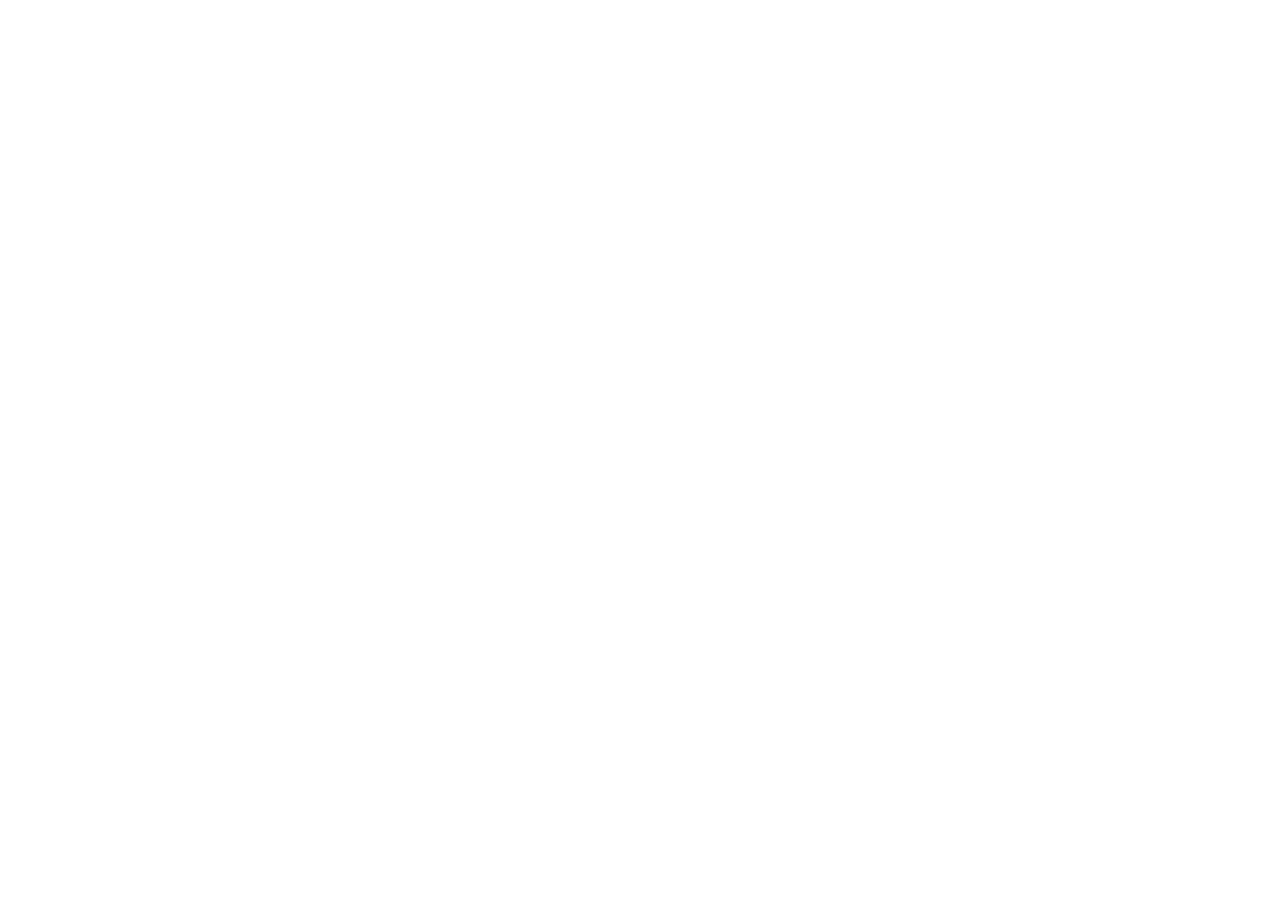
==== index.html @ f4b6314e "added index.html" ====
<!DOCTYPE html>
<html lang="en">
<head>
    <meta charset="UTF-8">
    <meta http-equiv="X-UA-Compatible" content="IE=edge">
    <meta name="viewport" content="width=device-width, initial-scale=1.0">
    <title>Tic Tac Toe</title>
</head>
<body>
    
</body>
</html>
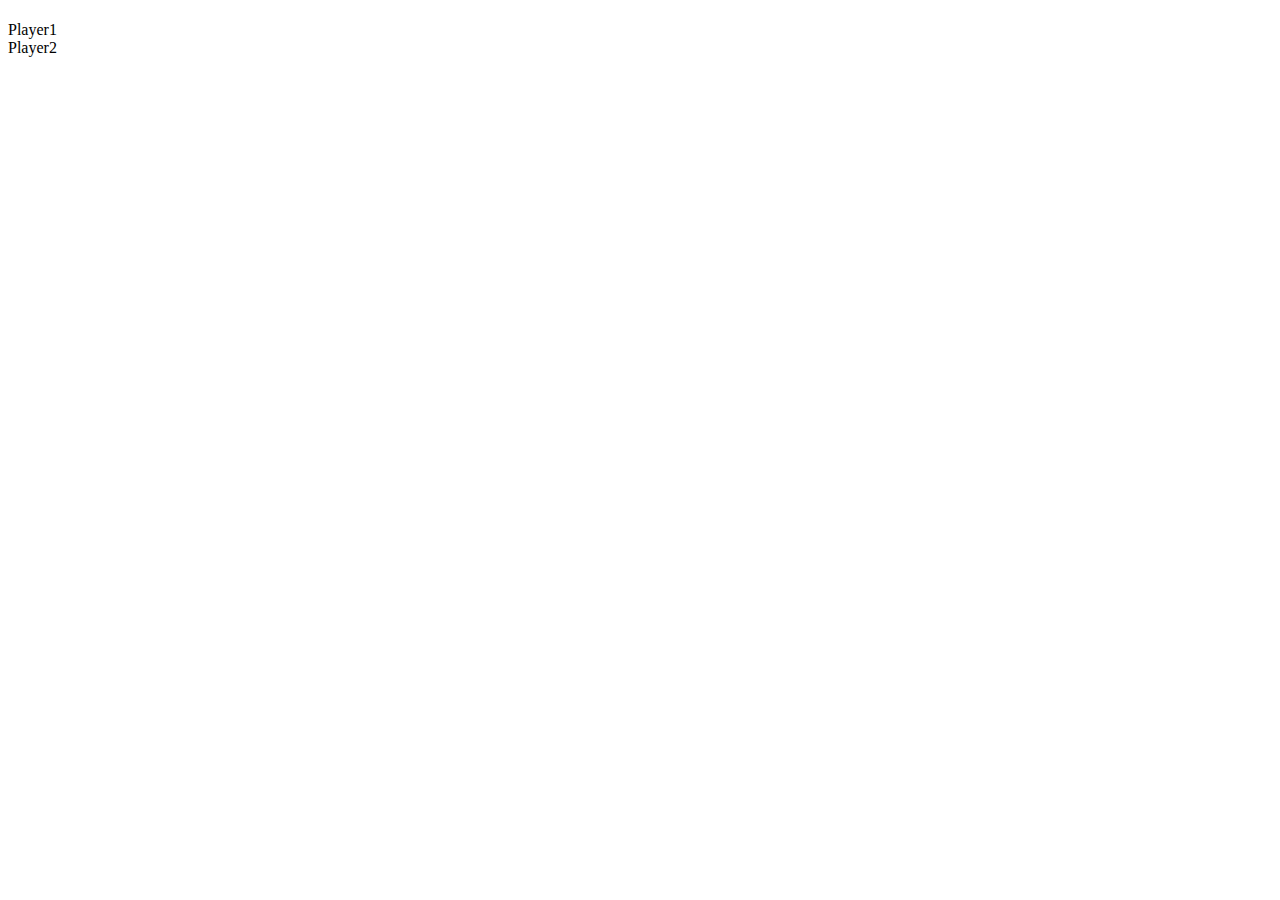
==== commit f6dd1267: "updated index file" ====
--- a/index.html
+++ b/index.html
@@ -5,8 +5,32 @@
     <meta http-equiv="X-UA-Compatible" content="IE=edge">
     <meta name="viewport" content="width=device-width, initial-scale=1.0">
     <title>Tic Tac Toe</title>
+    <link rel="stylesheet" href="/style/main-style.css">
+    <script src="/app/main-script.js" defer></script>
 </head>
 <body>
-    
+    <!--  head section -->
+    <section>
+        <h1></h1>
+        <p></p>
+    </section>
+
+    <!--  main game section -->
+    <section>
+        <!-- register player section with modal type input field-->
+        <div>
+            <form action="">
+                <div>Player1</div>
+                <div>Player2</div>
+            </form>
+        </div>
+
+        <!-- game result modal section -->
+        <div></div>
+
+        <!-- game section -->
+        <div></div>
+
+    </section>
 </body>
 </html>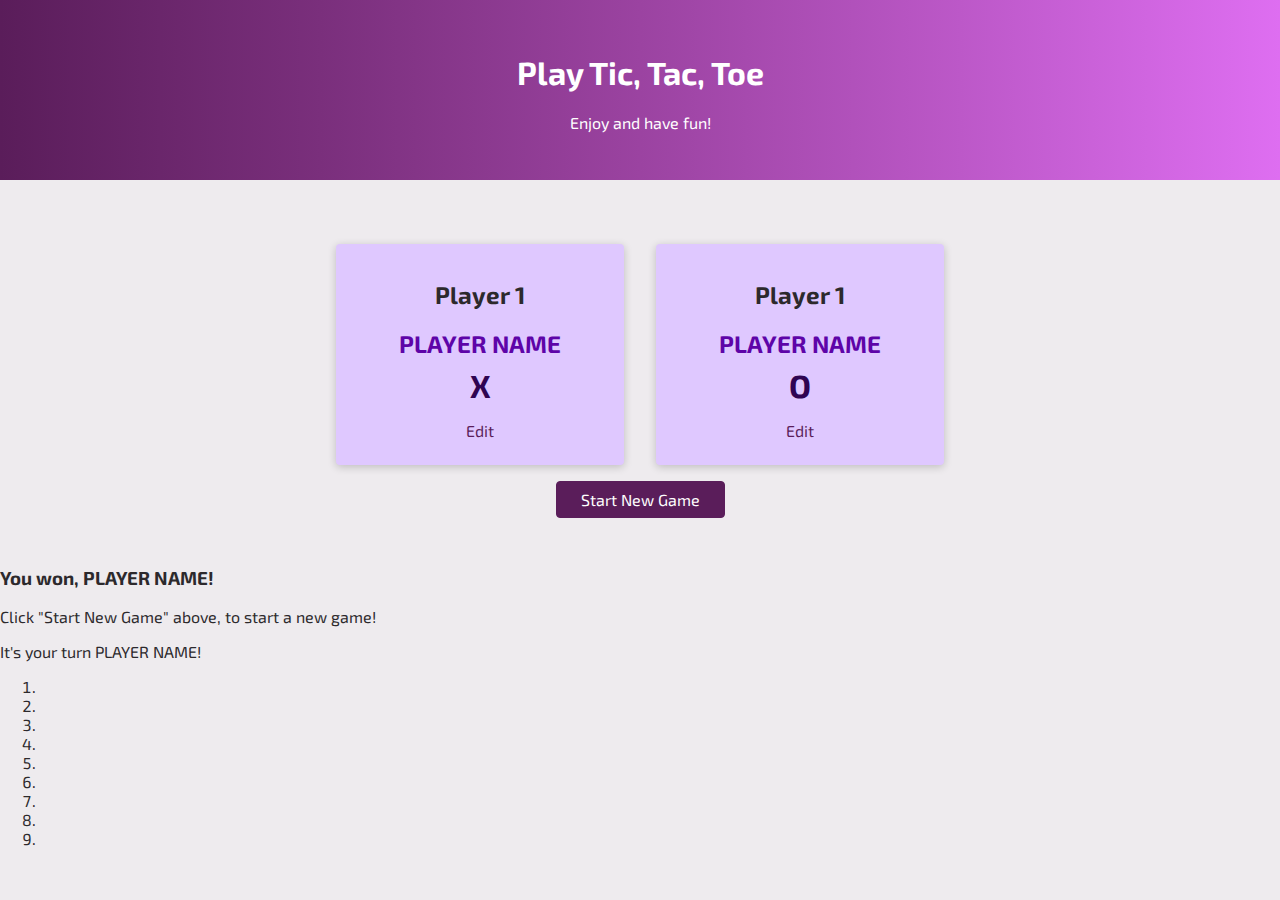
==== commit 5b83d160: "adding styles" ====
--- a/index.html
+++ b/index.html
@@ -5,32 +5,84 @@
     <meta http-equiv="X-UA-Compatible" content="IE=edge">
     <meta name="viewport" content="width=device-width, initial-scale=1.0">
     <title>Tic Tac Toe</title>
+    <link rel="preconnect" href="https://fonts.googleapis.com">
+    <link rel="preconnect" href="https://fonts.gstatic.com" crossorigin>
+    <link href="https://fonts.googleapis.com/css2?family=Exo+2:wght@400;700&display=swap" rel="stylesheet">
     <link rel="stylesheet" href="/style/main-style.css">
+    <link rel="stylesheet" href="/style/modals.css">
+    <link rel="stylesheet" href="/style/config.css">
     <script src="/app/main-script.js" defer></script>
 </head>
 <body>
+    <!--  this div is used when we select the modal to hide the rest of the page -->
+    <div id="backdrop"></div> 
     <!--  head section -->
-    <section>
-        <h1></h1>
-        <p></p>
-    </section>
+    <header>
+        <h1>Play Tic, Tac, Toe</h1>
+        <p>Enjoy and have fun!</p>
+    </header>
 
     <!--  main game section -->
-    <section>
-        <!-- register player section with modal type input field-->
-        <div>
-            <form action="">
-                <div>Player1</div>
-                <div>Player2</div>
+    <main>
+        
+        <aside class="modal" id="config-modal">
+            <h2>Choose your name</h2>
+            <form>
+                <div class="form-control">
+                    <label for="playername">Player name</label>
+                    <input type="text" name="playername" id="playername">
+                </div>
+                <div>
+                    <button type="button" class="btn btn-alt">Cancel</button>
+                    <button type="submit" class="btn">Confirm</button>
+                </div>
             </form>
-        </div>
+        </aside>
+        <section id="game-config">
+            <ol>
+                <li>
+                    <article>
+                        <h2>Player 1</h2>
+                        <h3>PLAYER NAME</h3>
+                        <p class="player-symbol">X</p>
+                        <button class="btn btn-alt">Edit</button>
+                    </article>
+                </li>
+                <li>
+                    <article>
+                        <h2>Player 1</h2>
+                        <h3>PLAYER NAME</h3>
+                        <p class="player-symbol">O</p>
+                        <button class="btn btn-alt">Edit</button>
+                    </article>
+                </li>
+            </ol>
+            <button class="btn">Start New Game</button>
+        </section>
 
-        <!-- game result modal section -->
-        <div></div>
+        <section id="active-game">
 
-        <!-- game section -->
-        <div></div>
+            <article>
+                <h3>You won, <span   id="player-winner">PLAYER NAME</span>!</h3>
+                <p>Click "Start New Game" above, to start a new game!</p>
+            </article>
 
-    </section>
+            <p>It's your turn <span id="active-player-name">PLAYER NAME</span>!</p>
+            <ol>
+                <li></li>
+                <li></li>
+                <li></li>
+
+                <li></li>
+                <li></li>
+                <li></li>
+
+                <li></li>
+                <li></li>
+                <li></li>
+            </ol>
+        </section>
+
+    </main>
 </body>
 </html>--- a/style/main-style.css
+++ b/style/main-style.css
@@ -0,0 +1,39 @@
+body {
+    margin: 0;
+    font-family: 'Exo 2', sans-serif;
+    color: rgb(44, 41, 44);
+    background-color: rgb(238, 235, 238);
+}
+
+header {
+    background-image: linear-gradient(to right, rgb(90, 29, 90), #7a2f7c, #9b43a1, #bc58c8, rgb(222, 110, 241));
+    color: white;
+    padding: 2rem 5%;
+    text-align: center; 
+}
+
+.btn {
+    font: inherit;
+    padding: 0.5rem 1.5rem;
+    background-color: rgb(90, 29, 90);
+    border: 1px solid rgb(90, 29, 90);
+    color: white;
+    border-radius: 4px;
+    cursor: pointer;
+}
+
+.btn:hover {
+    background-color: rgb(56, 0, 56);
+    border-color: rgb(56, 0, 56);
+}
+
+.btn-alt {
+    background-color: transparent;
+    border-color: transparent;
+    color: rgb(90, 29, 90);
+}
+
+.btn-alt:hover {
+    background-color: #cd63dd;
+    border-color: #cd63dd;
+}--- a/style/modals.css
+++ b/style/modals.css
@@ -0,0 +1,29 @@
+.modal {
+    position: fixed;
+    top: 20%;
+    left: 5%;
+    width: 90%;
+    background-color: white;
+    padding: 1rem;
+    border-radius: 6px;
+    box-shadow: 0 2px 8px rgba(0, 0, 0, 0.2);
+    display: none;
+}
+
+@media (min-width: 48rem) {
+    .modal {
+        left: calc(50% - 20rem);
+        width: 40rem;
+    }
+}
+
+#backdrop {
+    position: fixed;
+    top: 0;
+    left: 0;
+    width: 100%;
+    height: 100%;
+    background-color: rgba(0, 0, 0, 0.7);
+    display: none;
+}
+
--- a/style/config.css
+++ b/style/config.css
@@ -0,0 +1,60 @@
+#config-modal {
+    text-align: center;
+}
+
+#config-modal h2{
+    margin: 0.5rem 0;
+}
+
+.form-control {
+    margin: 0.5rem 0;
+}
+
+.form-control label {
+    display: block;
+    margin-bottom: 0.5rem;
+    font-weight: bold;
+}
+
+.form-control input {
+    font: inherit;
+    border: 1px solid rgb(204, 204, 204);
+    width: 15rem;
+    padding: 0.35rem;
+}
+
+#game-config {
+    width: 90%;
+    max-width: 40rem;
+    margin: 3rem auto;
+    text-align: center;
+}
+
+#game-config ol {
+    list-style: none;
+    margin: 0;
+    padding: 0;
+    display: flex;
+}
+
+#game-config li {
+    margin: 1rem;
+    padding: 1rem;
+    width: 50%;
+    background-color: #dfc8ff;
+    border-radius: 4px;
+    box-shadow: 0 2px 8px rgba(0, 0, 0, 0.2);
+}
+
+#game-config h3 {
+    font-size: 1.5rem;
+    margin: 0.5rem 0;
+    color: rgb(94, 4, 168);
+}
+
+.player-symbol {
+    font-size: 2rem;
+    font-weight: bold;
+    color: rgb(47, 4, 82);
+    margin: 0.5rem 0 ;
+}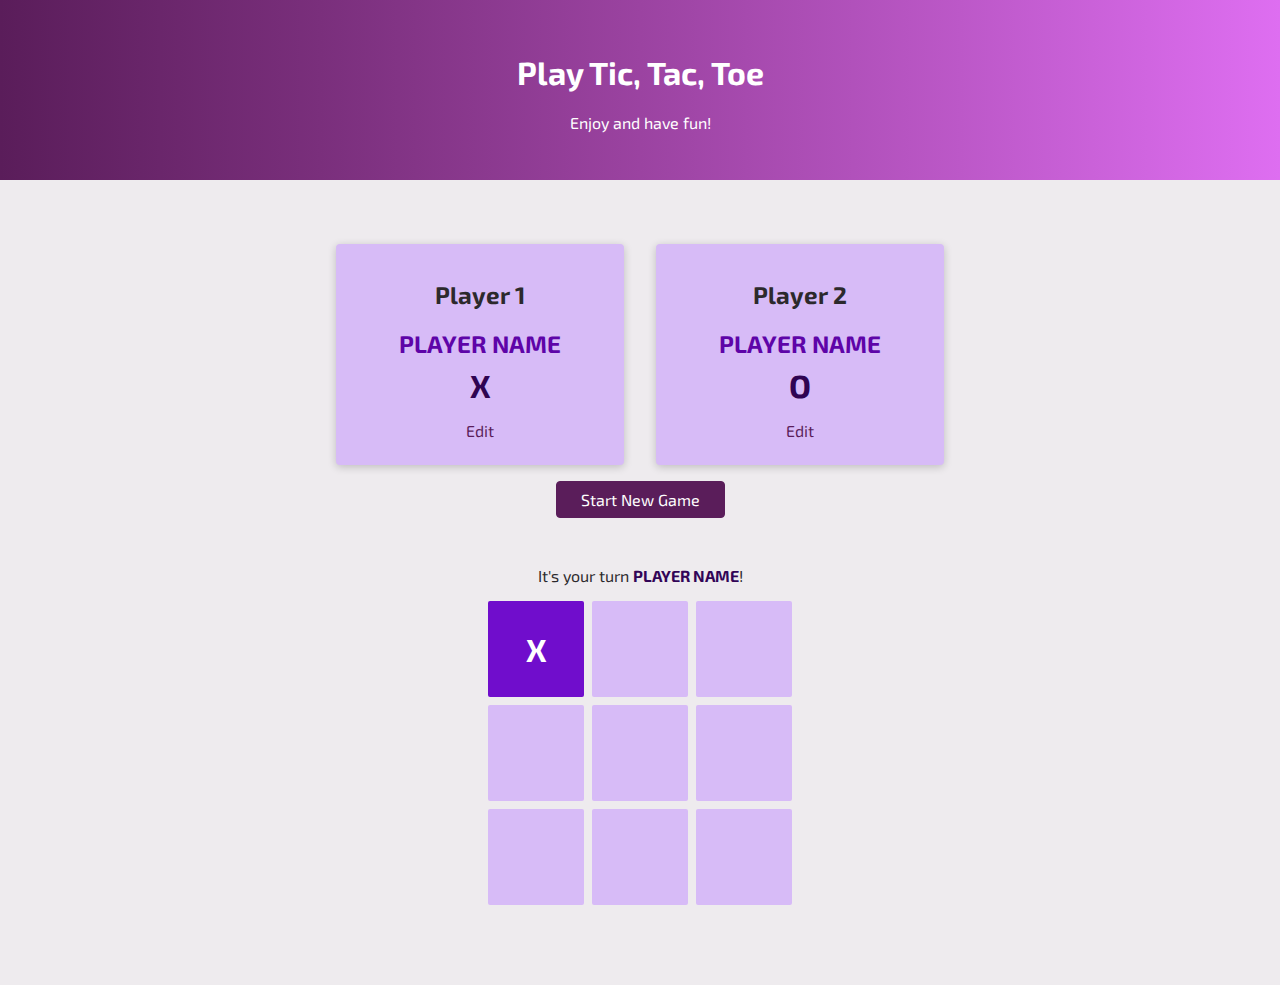
==== commit 1d82d489: "working on starting the game script" ====
--- a/index.html
+++ b/index.html
@@ -11,7 +11,10 @@
     <link rel="stylesheet" href="/style/main-style.css">
     <link rel="stylesheet" href="/style/modals.css">
     <link rel="stylesheet" href="/style/config.css">
-    <script src="/app/main-script.js" defer></script>
+    <link rel="stylesheet" href="/style/game.css">
+    <script src="/app/config.js" defer></script>
+    <script src="/app/game.js" defer></script>
+    <script src="/app/main-app.js" defer></script>
 </head>
 <body>
     <!--  this div is used when we select the modal to hide the rest of the page -->
@@ -32,8 +35,9 @@
                     <label for="playername">Player name</label>
                     <input type="text" name="playername" id="playername">
                 </div>
+                <p id="config-errors"></p>
                 <div>
-                    <button type="button" class="btn btn-alt">Cancel</button>
+                    <button type="reset" class="btn btn-alt" id="cancel-config-btn">Cancel</button>
                     <button type="submit" class="btn">Confirm</button>
                 </div>
             </form>
@@ -41,19 +45,19 @@
         <section id="game-config">
             <ol>
                 <li>
-                    <article>
+                    <article id="player-1-data">
                         <h2>Player 1</h2>
                         <h3>PLAYER NAME</h3>
                         <p class="player-symbol">X</p>
-                        <button class="btn btn-alt">Edit</button>
+                        <button class="btn btn-alt" id="edit-player-1-btn" data-playerid="1">Edit</button>
                     </article>
                 </li>
                 <li>
-                    <article>
-                        <h2>Player 1</h2>
+                    <article id="player-2-data">
+                        <h2>Player 2</h2>
                         <h3>PLAYER NAME</h3>
                         <p class="player-symbol">O</p>
-                        <button class="btn btn-alt">Edit</button>
+                        <button class="btn btn-alt" id="edit-player-2-btn" data-playerid="2">Edit</button>
                     </article>
                 </li>
             </ol>
@@ -62,14 +66,14 @@
 
         <section id="active-game">
 
-            <article>
-                <h3>You won, <span   id="player-winner">PLAYER NAME</span>!</h3>
+            <article id="game-over">
+                <h2>You won, <span   id="player-winner">PLAYER NAME</span>!</h2>
                 <p>Click "Start New Game" above, to start a new game!</p>
             </article>
 
             <p>It's your turn <span id="active-player-name">PLAYER NAME</span>!</p>
-            <ol>
-                <li></li>
+            <ol id="game-board">
+                <li class="disabled">X</li>
                 <li></li>
                 <li></li>
 
--- a/style/config.css
+++ b/style/config.css
@@ -41,7 +41,7 @@
     margin: 1rem;
     padding: 1rem;
     width: 50%;
-    background-color: #dfc8ff;
+    background-color: rgb(215, 187, 247);
     border-radius: 4px;
     box-shadow: 0 2px 8px rgba(0, 0, 0, 0.2);
 }
@@ -57,4 +57,14 @@
     font-weight: bold;
     color: rgb(47, 4, 82);
     margin: 0.5rem 0 ;
+}
+
+.error label {
+    color: rgb(136, 2, 2);
+}
+
+.error input {
+    border-color: rgb(136, 2, 2);
+    color: rgb(136, 2, 2);
+    background-color: rgb(253, 219, 219);
 }--- a/style/game.css
+++ b/style/game.css
@@ -0,0 +1,59 @@
+#active-game {
+    text-align: center;
+    margin: 2rem 0 5rem 0;
+    /* display: none; */
+}
+
+#game-over {
+    width: 90%;
+    max-width: 40rem;
+    margin: auto;
+    padding: 1rem 2rem;
+    background-color: rgb(50, 5, 87);
+    box-shadow: 0 2px 8px rgba(0, 0, 0, 0.2);
+    color: white;
+    border-radius: 4PX;
+    display: none;
+}
+
+#game-over h2 {
+    font-size: 2.5rem;
+    margin: 0.5rem 0;
+}
+
+#active-player-name {
+    font-weight: bold;
+    color: rgb(50, 5, 87);
+}
+
+#game-board {
+    list-style: none;
+    margin: 1rem 0;
+    padding: 0;
+    display: grid;
+    grid-template-columns: 6rem 6rem 6rem; /* repeat(3, 6rem) */
+    grid-template-rows: repeat(3, 6rem);
+    justify-content: center;
+    gap: 0.5rem;
+}
+
+#game-board li {
+    background-color: rgb(215, 187, 247);
+    border-radius: 2px;
+    cursor: pointer;
+    display: flex;
+    align-items: center;
+    justify-content: center;
+    font-size: 2rem;
+    font-weight: bold;
+}
+
+#game-board li:hover {
+    background-color: rgb(112, 13, 204);
+}
+
+#game-board li.disabled {
+    color: white;
+    background-color: rgb(112, 13, 204);
+    cursor: default;
+}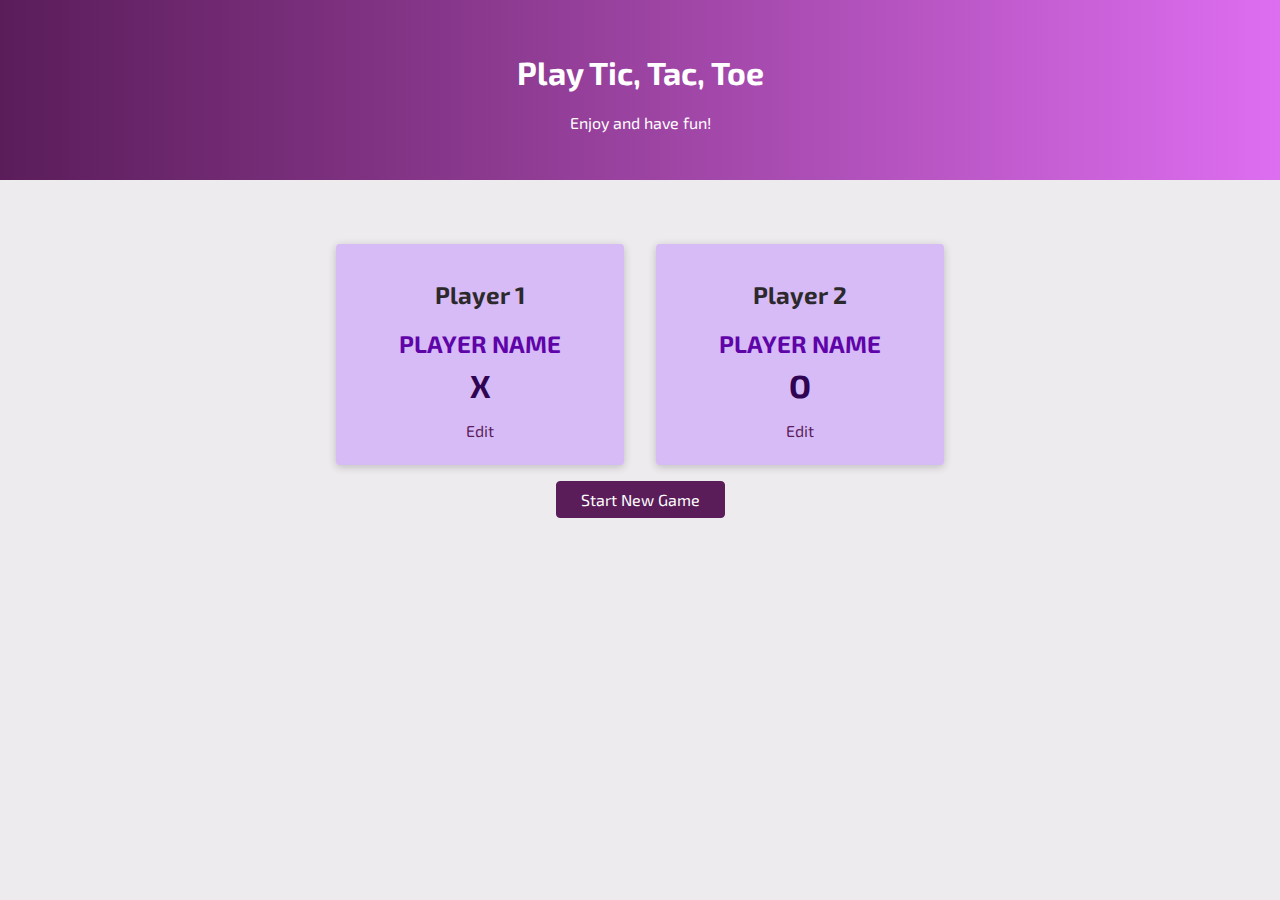
==== commit d8295c29: "working on game field logic" ====
--- a/index.html
+++ b/index.html
@@ -61,7 +61,7 @@
                     </article>
                 </li>
             </ol>
-            <button class="btn">Start New Game</button>
+            <button class="btn" id="start-game-btn">Start New Game</button>
         </section>
 
         <section id="active-game">
@@ -73,17 +73,17 @@
 
             <p>It's your turn <span id="active-player-name">PLAYER NAME</span>!</p>
             <ol id="game-board">
-                <li class="disabled">X</li>
-                <li></li>
-                <li></li>
+                <li data-row="1" data-col="1"></li>
+                <li data-row="1" data-col="2"></li>
+                <li data-row="1" data-col="3"></li>
 
-                <li></li>
-                <li></li>
-                <li></li>
+                <li data-row="2" data-col="1"></li>
+                <li data-row="2" data-col="2"></li>
+                <li data-row="2" data-col="3"></li>
 
-                <li></li>
-                <li></li>
-                <li></li>
+                <li data-row="3" data-col="1"></li>
+                <li data-row="3" data-col="2"></li>
+                <li data-row="3" data-col="3"></li>
             </ol>
         </section>
 
--- a/style/game.css
+++ b/style/game.css
@@ -1,7 +1,11 @@
 #active-game {
     text-align: center;
     margin: 2rem 0 5rem 0;
-    /* display: none; */
+    display: none;
+}
+
+#active-game p { 
+    font-size: 1.5rem;
 }
 
 #game-over {
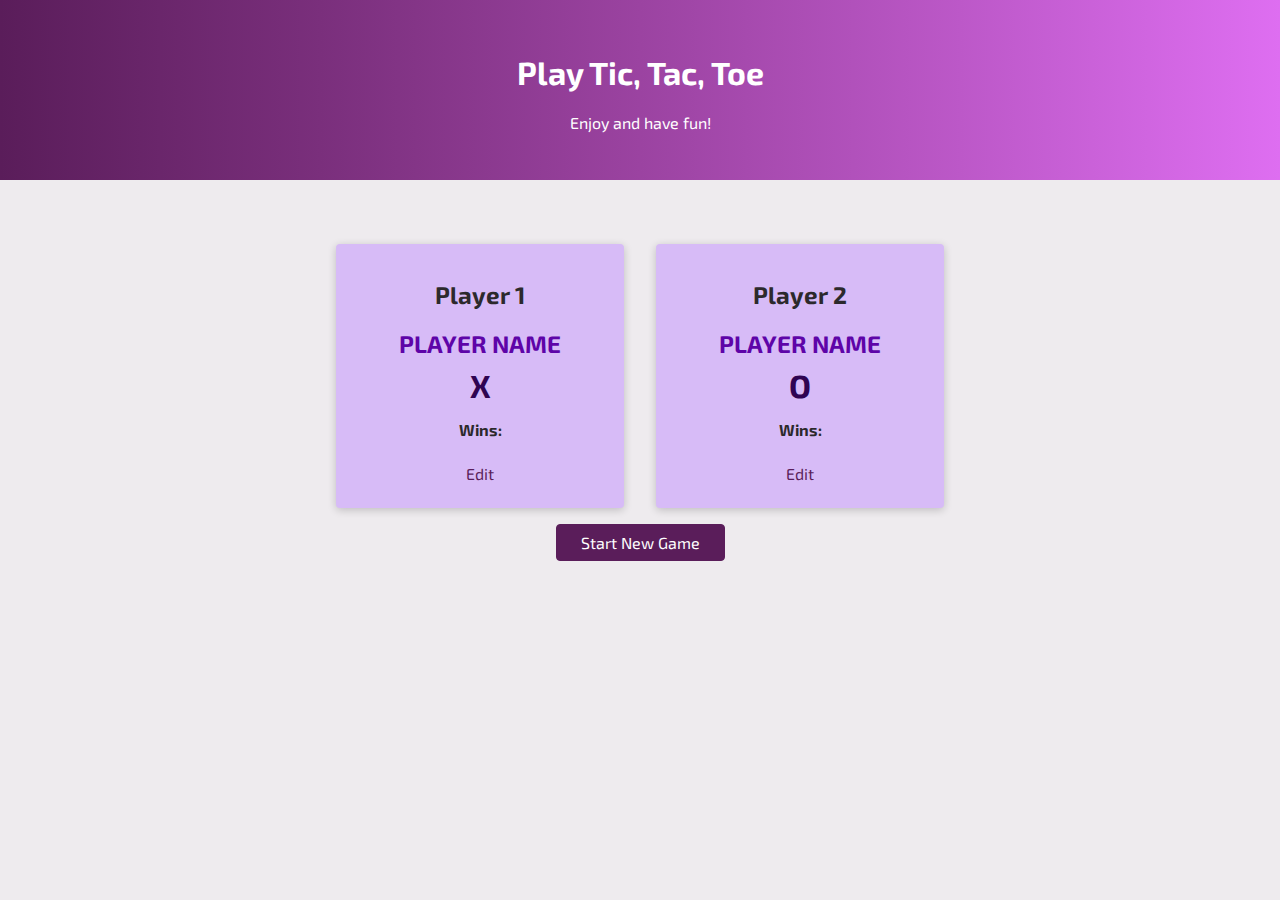
==== commit f92ec0e7: "finished the project" ====
--- a/index.html
+++ b/index.html
@@ -49,6 +49,7 @@
                         <h2>Player 1</h2>
                         <h3>PLAYER NAME</h3>
                         <p class="player-symbol">X</p>
+                        <p class="wins-paragraph">Wins: <span id="win-player-1-span"></span></p>
                         <button class="btn btn-alt" id="edit-player-1-btn" data-playerid="1">Edit</button>
                     </article>
                 </li>
@@ -57,6 +58,7 @@
                         <h2>Player 2</h2>
                         <h3>PLAYER NAME</h3>
                         <p class="player-symbol">O</p>
+                        <p class="wins-paragraph">Wins: <span id="win-player-2-span"></span></p>
                         <button class="btn btn-alt" id="edit-player-2-btn" data-playerid="2">Edit</button>
                     </article>
                 </li>
@@ -67,7 +69,7 @@
         <section id="active-game">
 
             <article id="game-over">
-                <h2>You won, <span   id="player-winner">PLAYER NAME</span>!</h2>
+                <h2>You won, <span id="player-winner"></span>!</h2>
                 <p>Click "Start New Game" above, to start a new game!</p>
             </article>
 
--- a/style/config.css
+++ b/style/config.css
@@ -67,4 +67,13 @@
     border-color: rgb(136, 2, 2);
     color: rgb(136, 2, 2);
     background-color: rgb(253, 219, 219);
+}
+
+#win-player-1-span, #win-player-2-span {
+    color: rgb(47, 4, 82);
+}
+
+.wins-paragraph {
+    font-weight: bold;
+    color: rgb(44, 41, 44);
 }